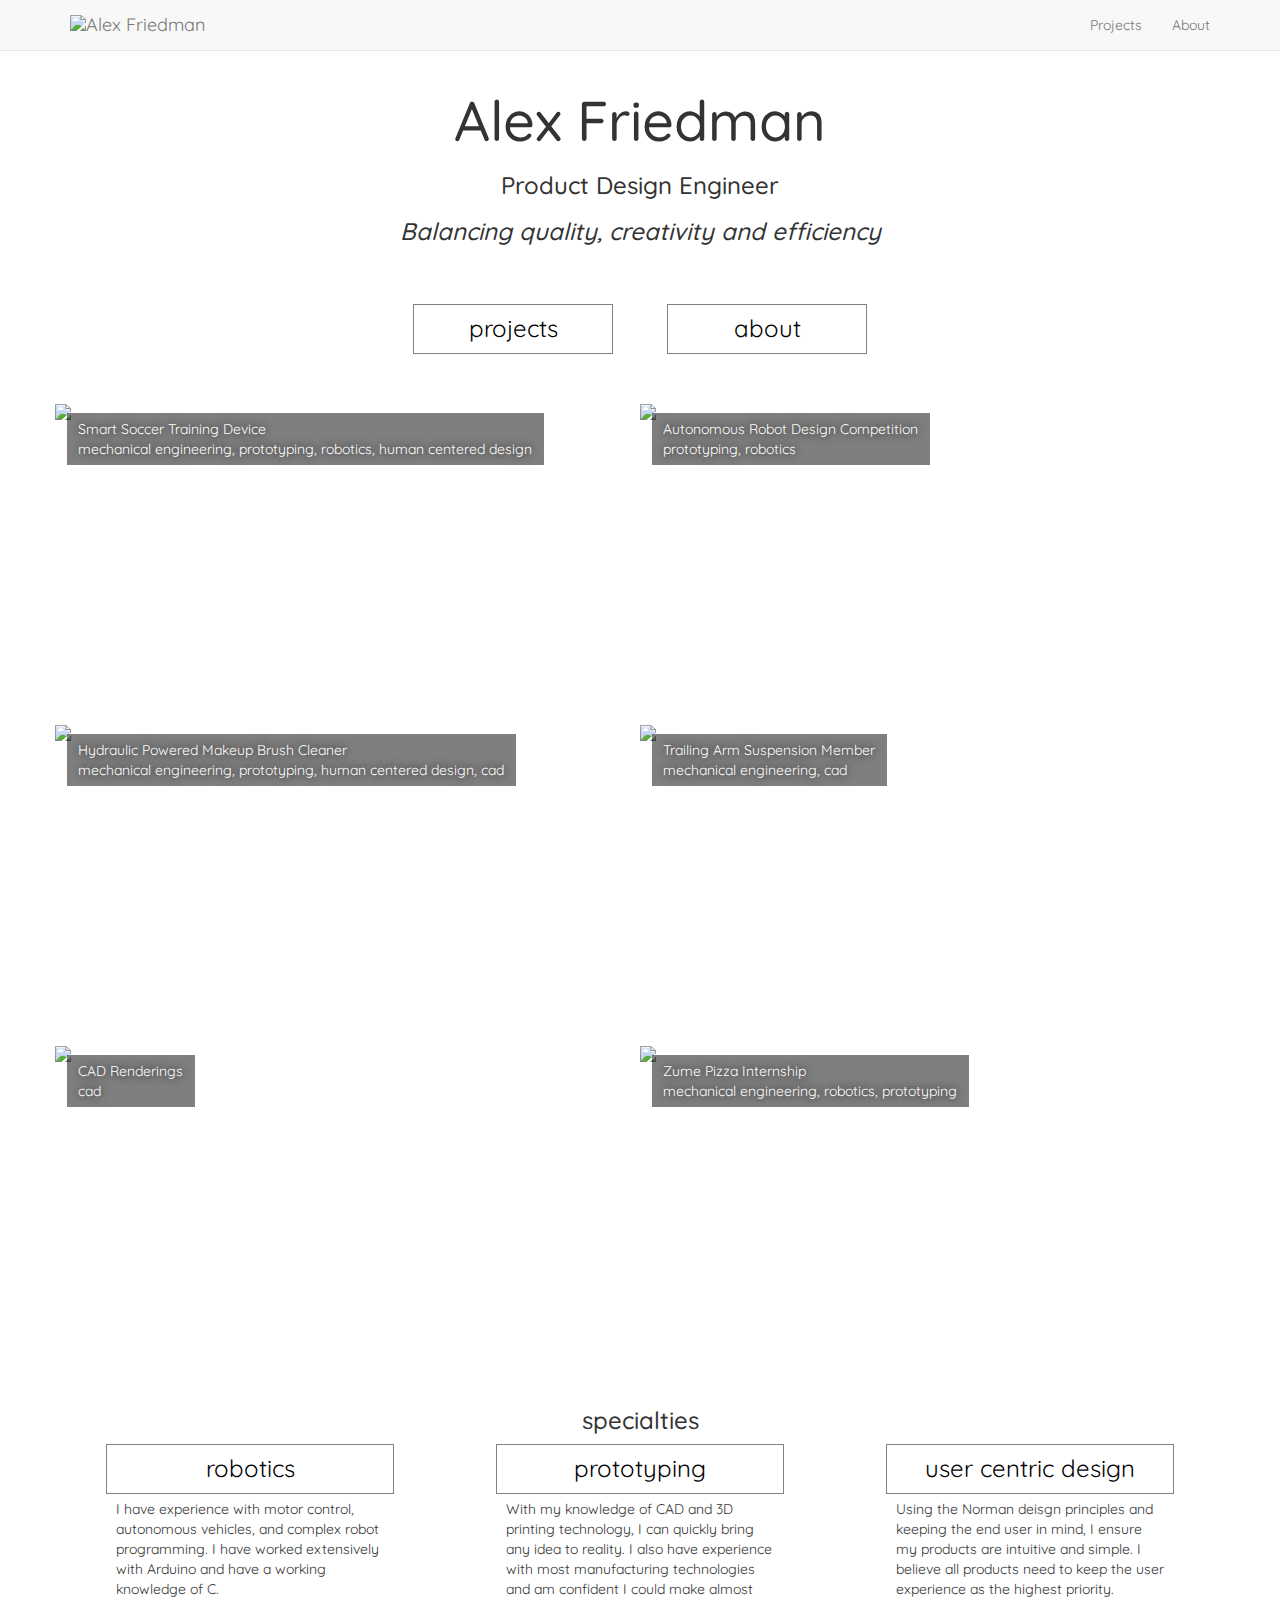
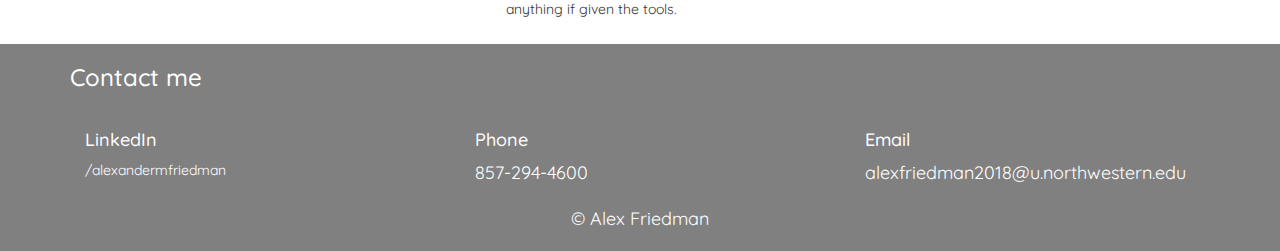
==== index.html @ 628ff9e8 "start site upload" ====
<!DOCTYPE html>
<html lang="en">
<head>
  <meta charset="utf-8">
  <meta http-equiv="X-UA-Compatible" content="IE=edge">
  <meta name="viewport" content="width=device-width, initial-scale=1">
  <!-- The above 3 meta tags *must* come first in the head; any other head content must come *after* these tags -->
  <meta name="description" content="Alex Friedman's engineering and design portfolio">
  <meta name="author" content="Alex Friedman">
  <link rel="icon" href="images/general/logo-lowquality.png"> 

  <title>Home - Alex Friedman</title>

  <!-- Bootstrap core CSS -->
  <link href="css/bootstrap.css" rel="stylesheet">

  <!-- IE10 viewport hack for Surface/desktop Windows 8 bug -->
  <link href="css/ie10-viewport-bug-workaround.css" rel="stylesheet">

  <!-- Bootstrap core CSS -->
  <link href="css/custom.css" rel="stylesheet">

  <!-- Add Quicksand as a font -->
  <link href="https://fonts.googleapis.com/css?family=Quicksand" rel="stylesheet">

  <!-- Add social logos -->
  <link rel="stylesheet" href="https://maxcdn.bootstrapcdn.com/font-awesome/4.7.0/css/font-awesome.min.css">


  <!-- jQuery -->
  <script src="https://ajax.googleapis.com/ajax/libs/jquery/3.2.1/jquery.min.js"></script>

  <!-- gallery sort javascript -->
  <script src="js/custom.js"></script>

  <!-- Just for debugging purposes. Don't actually copy these 2 lines! -->
  <!--[if lt IE 9]><script src="../../assets/js/ie8-responsive-file-warning.js"></script><![endif]-->
  <script src="js/ie-emulation-modes-warning.js"></script>

  <!-- HTML5 shim and Respond.js for IE8 support of HTML5 elements and media queries -->
    <!--[if lt IE 9]>
      <script src="https://oss.maxcdn.com/html5shiv/3.7.3/html5shiv.min.js"></script>
      <script src="https://oss.maxcdn.com/respond/1.4.2/respond.min.js"></script>
    <![endif]-->
  </head>

  <body>

    <!-- Fixed navbar -->
    <nav class="navbar navbar-default navbar-fixed-top">
      <div class="container">
        <div class="navbar-header">
          <button type="button" class="navbar-toggle collapsed" data-toggle="collapse" data-target="#navbar" aria-expanded="false" aria-controls="navbar">
            <span class="sr-only">Toggle navigation</span>
          </button>
          <a class="navbar-brand" href="index.html"> <img src="images/general/logo-lowquality.png" alt="Alex Friedman" height="30px"></a>
        </div>
        <div id="navbar" class="navbar-collapse collapse">
          <ul class="nav navbar-nav navbar-right">
            <li><a href="projects.html">Projects</a></li>
            <li><a href="about.html">About</a></li>
          </ul>
        </div><!--/.nav-collapse -->
      </div>
    </nav>

    <div class="container">
      <div class="home">
        <h1>Alex Friedman</h1>
        <h3>Product Design Engineer</h3>
        <h3><i>Balancing quality, creativity and efficiency</i></h3>
        <br><br>
        <a href="projects.html" class="homebuttons extramargin">projects</a>
        <a href="about.html" class="homebuttons extramargin">about</a>
      </div>
    </div>

    <br><br>

    <!--     projects -->
    <div class="container">
      <div class="row">
        <a href="assist.html">
          <div class="gallery_product col col-lg-6 col-md-6 col-sm-12 filter engineering prototyping robotics design">
            <img src="images/assists/goals_web.jpg" class="img-responsive">
            <div class="carousel-caption d-none d-md-block">
              <p class="title">Smart Soccer Training Device</p>
              <p class="title" id="appendArea">mechanical engineering, prototyping, robotics, human centered design</p>
              <!-- can try to add this later: onmouseover="showText(this)" onmouseout="hideText(this)" -->
            </div>
            <div class="view-project">
              <p>View Project</p>
            </div>
          </div>
        </a>

        <a href="robot.html">
          <div class="gallery_product col col-lg-6 col-md-6 col-sm-12 filter prototyping robotics">
            <img src="images/robot/robot_web.jpg" class="img-responsive">
            <div class="carousel-caption d-none d-md-block">
              <p class="title">Autonomous Robot Design Competition</p>
              <p class="title" id="appendArea">prototyping, robotics</p>
            </div>
            <div class="view-project">
              <p>View Project</p>
            </div>
          </div>
        </a>

        <a href="makeup.html">
          <div class="gallery_product col col-lg-6 col-md-6 col-sm-12 filter engineering prototyping design cad">
            <img src="images/rotorinse/roto_web.jpg" class="img-responsive">
            <div class="carousel-caption d-none d-md-block">
              <p class="title">Hydraulic Powered Makeup Brush Cleaner</p>
              <p class="title" id="appendArea">mechanical engineering, prototyping, human centered design, cad</p>
            </div>
            <div class="view-project">
              <p>View Project</p>
            </div>
          </div>
        </a>

        <a href="trailing.html">
          <div class="gallery_product col col-lg-6 col-md-6 col-sm-12 filter engineering cad">
            <img src="images/trailing/trailing_web.jpg" class="img-responsive">
            <div class="carousel-caption d-none d-md-block">
              <p class="title">Trailing Arm Suspension Member</p>
              <p class="title" id="appendArea">mechanical engineering, cad</p>
            </div>
            <div class="view-project">
              <p>View Project</p>
            </div>
          </div>
        </a>

        <a href="renders.html">
          <div class="gallery_product col col-lg-6 col-md-6 col-sm-12 filter cad">
            <img src="images/renders/render_web.jpg" class="img-responsive">
            <div class="carousel-caption d-none d-md-block">
              <p class="title">CAD Renderings</p>
              <p class="title" id="appendArea">cad</p>
            </div>
            <div class="view-project">
              <p>View Project</p>
            </div>
          </div>
        </a>

        <a href="zume.html">
          <div class="gallery_product col col-lg-6 col-md-6 col-sm-12 filter engineering robotics prototyping">
            <img src="images/zume/zume_web.jpg" class="img-responsive">
            <div class="carousel-caption d-none d-md-block">
              <p class="title">Zume Pizza Internship</p>
              <p class="title" id="appendArea">mechanical engineering, robotics, prototyping</p>
            </div>
            <div class="view-project">
              <p>View Project</p>
            </div>
          </div>
        </a>
      </div>
    </div>

    <br>

    <div class="container">
      <div class="home">
        <h3>specialties</h3>
      </div>
      <div class="row">
        <div class="col col-lg-4 col-md-4 col-sm-12">
          <div class="homebuttons skill-head">robotics</div>
          <div class="skill-body">I have experience with motor control, autonomous vehicles, and complex robot programming. I have worked extensively with Arduino and have a working knowledge of C.</div>
        </div>
        <div class="col col-lg-4 col-md-4 col-sm-12">
          <div class="homebuttons skill-head">prototyping</div>
          <div class="skill-body">With my knowledge of CAD and 3D printing technology, I can quickly bring any idea to reality. I also have experience with most manufacturing technologies and am confident I could make almost anything if given the tools.</div>
        </div>
        <div class="col col-lg-4 col-md-4 col-sm-12">
          <div class="homebuttons skill-head">user centric design</div>
          <div class="skill-body">Using the Norman deisgn principles and keeping the end user in mind, I ensure my products are intuitive and simple. I believe all products need to keep the user experience as the highest priority.</div>
        </div>
      </div>
    </div>

    <br>

    <footer class="mt-5 footer">
      <div class="container bg-faded mt-5">
        <h3 class="contact"> Contact me </h3>
        <div class="row py-3 footer-details">
          <!-- footer column 1 start -->
          <div class="col-md-4">
<!--             <div class="col-sm-3 hidden-md-down">
              <a class="" href="https://www.linkedin.com/in/alexandermfriedman/">
                <i class="fa fa-2x fa-fw fa-linkedin" aria-hidden="true "></i>
              </a>
            </div> -->
            <div class="col-sm-9">
              <h4>LinkedIn</h4>
              /alexandermfriedman
            </div>
          </div>
          <!-- footer column 1 end -->
          <!-- footer column 2 start -->
          <div class="col-md-4">
           <!--  <div class="col-sm-3 hidden-md-down">
              <a class="" href="tel:+18572944600">
                <i class="fa fa-2x fa-fw fa-phone" aria-hidden="true "></i>
              </a>
            </div> -->
            <div class="col-sm-9">
              <h4>Phone</h4>
              <p>857-294-4600</p>
            </div>
          </div>
          <!-- footer column 2 end -->
          <!-- footer column 3 start -->
          <div class="col-md-4">
<!--             <div class="col-sm-3 hidden-md-down">
              <a class="" href="mailto:alexfriedman2018@u.northwestern.edu">
                <i class="fa fa-2x fa-fw fa-envelope" aria-hidden="true "></i>
              </a>
            </div> -->
            <div class="col-sm-9">
              <h4>Email</h4>
              <p> alexfriedman2018@u.northwestern.edu</a></p>
            </div>
          </div>
          <!-- footer column 3 end -->
        </div>
        <div class="copyright">
          <p> &copy; Alex Friedman </p>
          <br>
        </div>
      </div>
    </footer>

    <!-- Bootstrap core JavaScript
      ================================================== -->
      <!-- Placed at the end of the document so the pages load faster -->
      <script src="https://ajax.googleapis.com/ajax/libs/jquery/1.12.4/jquery.min.js"></script>
      <script>window.jQuery || document.write('<script src="../../assets/js/vendor/jquery.min.js"><\/script>')</script>
      <script src="../../dist/js/bootstrap.min.js"></script>
      <!-- IE10 viewport hack for Surface/desktop Windows 8 bug -->
      <script src="../../assets/js/ie10-viewport-bug-workaround.js"></script>
    </body>
    </html>
---- css/custom.css ----
/* ~~~~~~HOME~~~~~~~~ */

.homebuttons {
	text-decoration: none;
	color: initial;

	display: inline-block;
	padding: 6px 12px;
	margin-bottom: 0;
	text-align: center;
	white-space: nowrap;
	vertical-align: middle;
	-ms-touch-action: manipulation;
	touch-action: manipulation;
	cursor: pointer;
	-webkit-user-select: none;
	-moz-user-select: none;
	-ms-user-select: none;
	user-select: none;
	background-image: none;
	/*border-radius: 4px;*/

	background: none;
	border: solid gray .5px;
	width: 200px;
	height: 50px;
	font-size: 24px;
	text-decoration: none;
}

.homebuttons:link {
	text-decoration: none;
	color: black;
}

.homebuttons:visited {
	text-decoration: none;
	color: black;
}

.homebuttons:hover {
	text-decoration: none;
	background: gray;
	color: white;
}

.homebuttons:active {
	text-decoration: none;
	color: white;
}

.img-responsive {
	width: 100%;
}


.skill-head {
	width: 80%;
	margin-left: 10%;
}

.skill-body {
	width: 80%;
	margin-left: 10%;
	padding: 5px 10px;
}

.footer {
	background: gray;
	color: white;
}

.footer a {
	text-decoration: none;
}

.footer-details {
	padding: 20px 0;
}

.contact {
	color: white;

}

.fa {
	color:white;
}

.home {
	text-align: center;
}

p {
	font-size: 18px;
}

h1 {
	font-size: 400%;
}

h5 {
	color: gray;
	font-weight: bold;
	font-size: 18px;
}

.mybuttons {
	background: none;
	border: solid gray .5px;
	width: 200px;
	height: 50px;
	font-size: 24px;
	text-decoration: none;
}

.extramargin {
	margin: 10px 25px;
}

.centeralign {
	text-align: center;
}

.about-text {
	font-size: 18px;
}

.copyright {
	text-align: center;
}

/*failed attempt to fix alignment of images on projects
/*.container {
	padding: 0;
} */

/* ~~~~~~~~PROJECTS~~~~~~~~~~~ */

.carousel-caption {
	top: 1%;
	left: 2%;
	right: auto;
	padding: 1% 2%;
	margin: 1% 0% 0% 0%; 
	text-align: left;
	color: white;
	text-shadow: 0 0 10px black;
	z-index:10;

	/* Fallback for web browsers that don't support RGBa */
	background-color: rgb(0, 0, 0);
	/* RGBa with 0.5 opacity */
	background-color: rgba(0, 0, 0, 0.5);
	/* For IE 5.5 - 7 */
	filter:progid:DXImageTransform.Microsoft.gradient(startColorstr=#99000000, endColorstr=#99000000);
	/* For IE 8 */
	-ms-filter: "progid:DXImageTransform.Microsoft.gradient(startColorstr=#99000000, endColorstr=#99000000)";
}

.title {
	font-size: 14px;
}

.gallery_product {
	padding:0px;
}

.gallery_product:hover .carousel-caption  {
	background-color: rgba(0,0,0,0);
}

.appendArea {
	visibility: hidden;
	text-align: left;
	color: white;
	text-shadow: 0 0 10px black;
	z-index:12;
}

.gallery_product:hover .appendArea {
	visibility: visible;
	z-index: 12;
}

.view-project {
	position: absolute;
	right: 0;
	left: 0;
	bottom:0;
	top:0;
	padding-top: 20%;
	z-index: 9;
	padding-bottom: 20px;
	color: #fff;
	text-align: center;
	text-shadow: 0 1px 2px rgba(0, 0, 0, .6);
	visibility: hidden;

	/* Fallback for web browsers that don't support RGBa */
	background-color: rgb(0, 0, 0);
	/* RGBa with 0.6 opacity */
	background-color: rgba(0, 0, 0, 0.5);
	/* For IE 5.5 - 7 */
	filter:progid:DXImageTransform.Microsoft.gradient(startColorstr=#99000000, endColorstr=#99000000);
	/* For IE 8 */
	-ms-filter: "progid:DXImageTransform.Microsoft.gradient(startColorstr=#99000000, endColorstr=#99000000)";
}

.view-project p {
	font-size: 42px;

}


.gallery_product:hover .view-project  {
	visibility: visible;
}

@media (min-width: 768px) {
	.gallery_product {
		height: auto;
	}

/*	.view-project {
		top: 90px;
		padding-top: 70px;
		}*/
	}

	@media (min-width: 992px) {
		.gallery_product {
			height: 264px;
		}

/*	.view-project {
		top: 79px;
		padding-top: 30px;
		}*/
	}


	@media (min-width: 1200px) {
		.gallery_product {
			height: 321px;
		}

/*	.view-project {
		top: 83px;
		padding-top: 40px;
		}*/
	}



/* ~~~~~~~~~~PROJECT PAGES~~~~~~~~~~~ */
/*  http://jsfiddle.net/F3UqW/  */

.work {
    overflow: hidden;
    text-align: center;
    font-size: 1em;
    margin-bottom: 18px;
}

.work:before, .work:after {
    border-top: 1px solid #000;
    content: "";
    display: inline-block;
    height: 0;
    position: relative;
    vertical-align: middle;
    width: 50%;
    margin-bottom: .15em;
}

.work:before {
    right: 0.5em;
    margin-left: -50%;
}

.work:after {
    left: 0.5em;
    margin-right: -50%;
}

.project-content div.col {
	margin-bottom: 25px;
}

.foot-img-l.col {
	margin-left: 30px !important;
	margin-right: 0px !important;
	right: 15px;
}

.foot-img-r.col {
	margin-right: 15px !important;
	margin-left: 0px !important;
}

.row.gridfix {
  margin-right: 0px;
  margin-left: 0px;
}
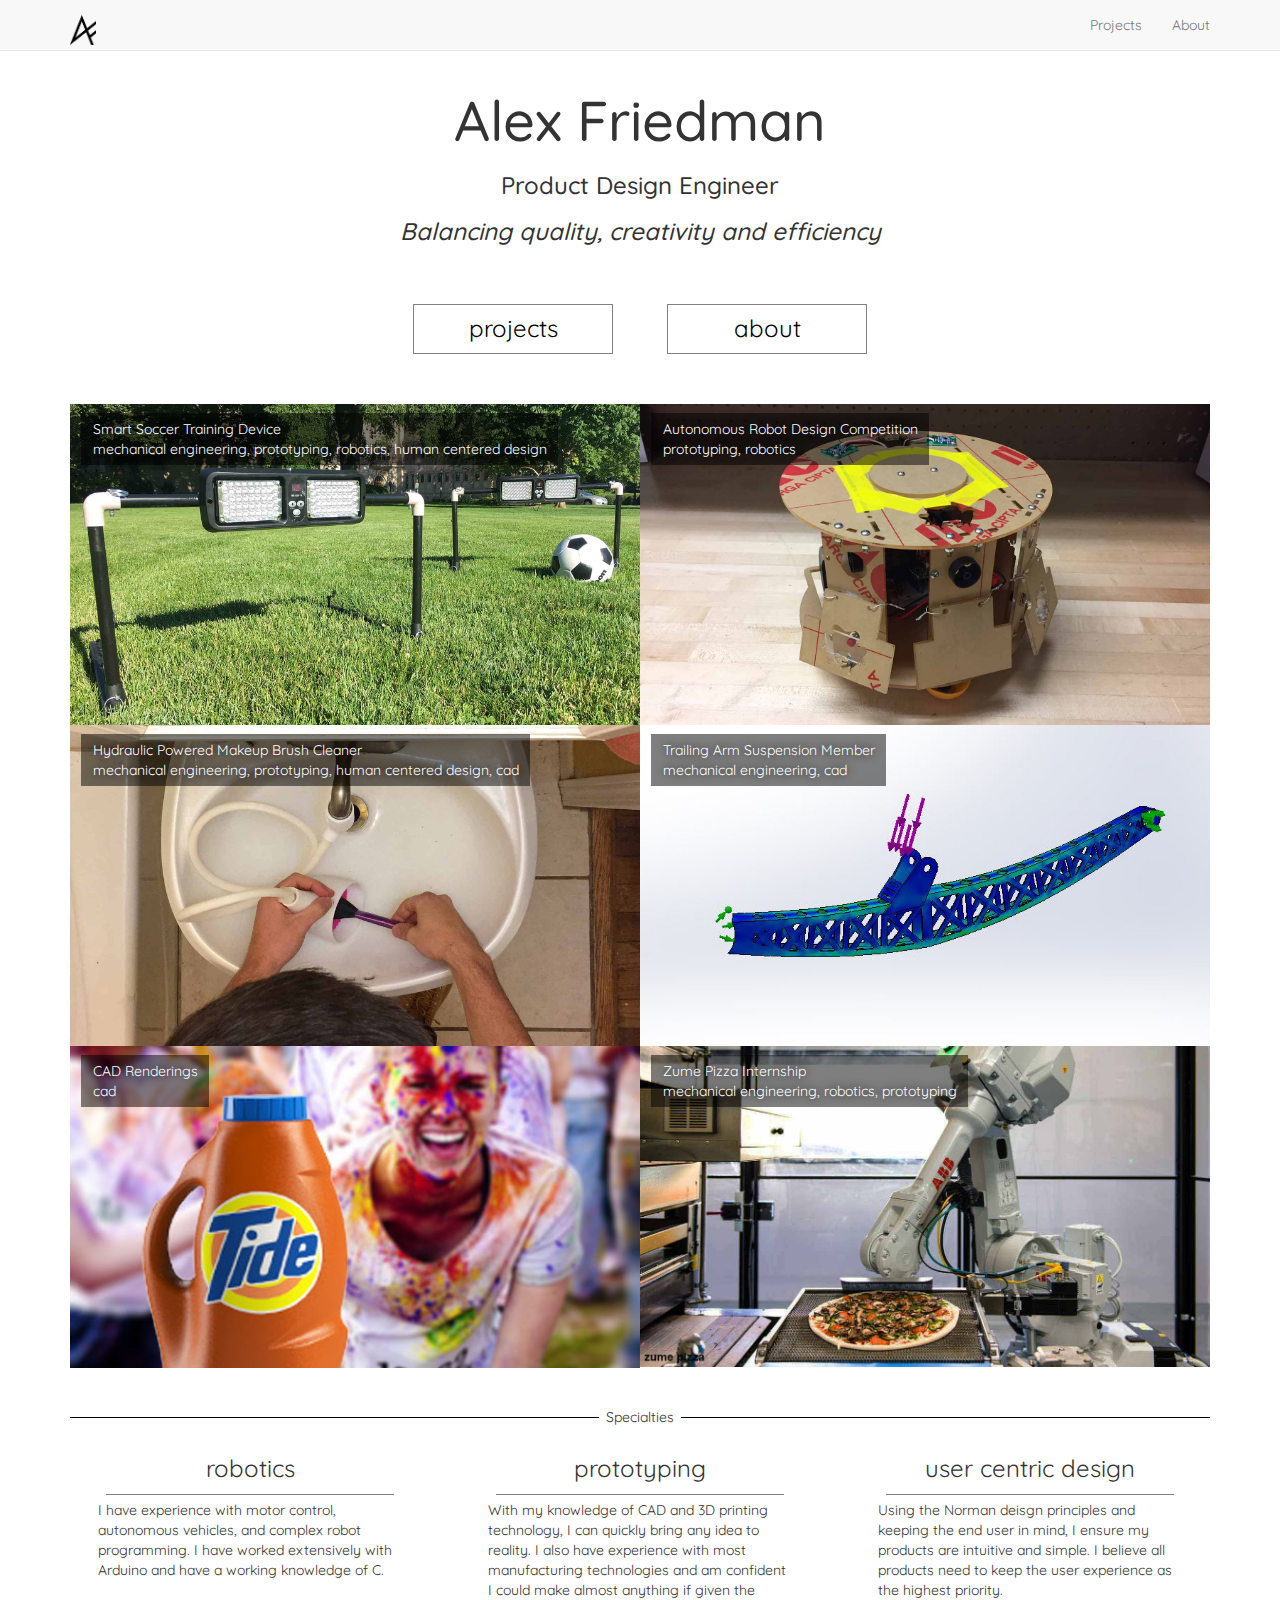
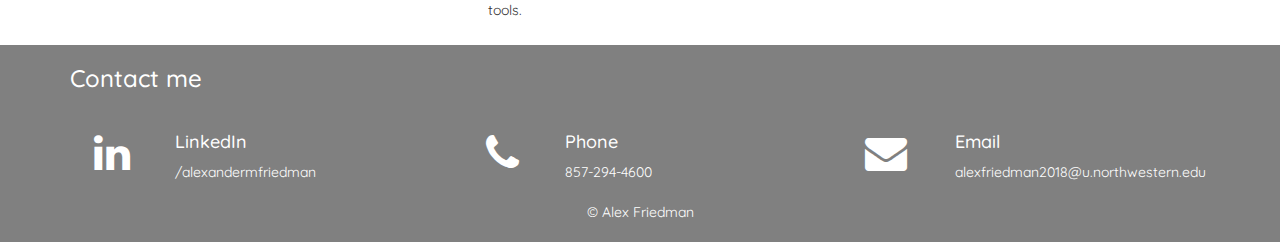
==== commit 3cb2cd46: "move images out" ====
--- a/index.html
+++ b/index.html
@@ -79,7 +79,7 @@
 
     <!--     projects -->
     <div class="container">
-      <div class="row">
+      <div class="row gridfix">
         <a href="assist.html">
           <div class="gallery_product col col-lg-6 col-md-6 col-sm-12 filter engineering prototyping robotics design">
             <img src="images/assists/goals_web.jpg" class="img-responsive">
@@ -164,77 +164,73 @@
     <br>
 
     <div class="container">
-      <div class="home">
-        <h3>specialties</h3>
+      <br>
+      <div>
+        <p class="work">Specialties</p>
       </div>
       <div class="row">
         <div class="col col-lg-4 col-md-4 col-sm-12">
-          <div class="homebuttons skill-head">robotics</div>
+          <div class="skill-head">robotics</div>
           <div class="skill-body">I have experience with motor control, autonomous vehicles, and complex robot programming. I have worked extensively with Arduino and have a working knowledge of C.</div>
         </div>
         <div class="col col-lg-4 col-md-4 col-sm-12">
-          <div class="homebuttons skill-head">prototyping</div>
+          <div class="skill-head">prototyping</div>
           <div class="skill-body">With my knowledge of CAD and 3D printing technology, I can quickly bring any idea to reality. I also have experience with most manufacturing technologies and am confident I could make almost anything if given the tools.</div>
         </div>
         <div class="col col-lg-4 col-md-4 col-sm-12">
-          <div class="homebuttons skill-head">user centric design</div>
+          <div class="skill-head">user centric design</div>
           <div class="skill-body">Using the Norman deisgn principles and keeping the end user in mind, I ensure my products are intuitive and simple. I believe all products need to keep the user experience as the highest priority.</div>
         </div>
       </div>
-    </div>
-
-    <br>
-
-    <footer class="mt-5 footer">
-      <div class="container bg-faded mt-5">
-        <h3 class="contact"> Contact me </h3>
-        <div class="row py-3 footer-details">
-          <!-- footer column 1 start -->
-          <div class="col-md-4">
-<!--             <div class="col-sm-3 hidden-md-down">
-              <a class="" href="https://www.linkedin.com/in/alexandermfriedman/">
-                <i class="fa fa-2x fa-fw fa-linkedin" aria-hidden="true "></i>
-              </a>
-            </div> -->
+      <br>
+    </div>
+
+
+  <footer class="mt-5 footer">
+    <div class="container bg-faded mt-5">
+      <h3 class="contact"> Contact me </h3>
+      <div class="row py-3 footer-details">
+        <div class="col-md-4">
+          <div class="col-sm-3 hidden-md-down">
+            <i class="fa fa-3x fa-fw fa-linkedin" aria-hidden="true "></i>
+          </div>
+          <a href="https://www.linkedin.com/in/alexandermfriedman/">
             <div class="col-sm-9">
               <h4>LinkedIn</h4>
-              /alexandermfriedman
-            </div>
-          </div>
-          <!-- footer column 1 end -->
-          <!-- footer column 2 start -->
-          <div class="col-md-4">
-           <!--  <div class="col-sm-3 hidden-md-down">
-              <a class="" href="tel:+18572944600">
-                <i class="fa fa-2x fa-fw fa-phone" aria-hidden="true "></i>
-              </a>
-            </div> -->
+              <p>/alexandermfriedman</p>
+            </div>
+          </a>
+        </div>
+        <div class="col-md-4">
+          <div class="col-sm-3 hidden-md-down">
+            <i class="fa fa-3x fa-fw fa-phone" aria-hidden="true "></i>
+          </div>
+          <a href="tel:+18572944600">
             <div class="col-sm-9">
               <h4>Phone</h4>
               <p>857-294-4600</p>
             </div>
-          </div>
-          <!-- footer column 2 end -->
-          <!-- footer column 3 start -->
-          <div class="col-md-4">
-<!--             <div class="col-sm-3 hidden-md-down">
-              <a class="" href="mailto:alexfriedman2018@u.northwestern.edu">
-                <i class="fa fa-2x fa-fw fa-envelope" aria-hidden="true "></i>
-              </a>
-            </div> -->
+          </a>
+        </div>
+        <div class="col-md-4">
+          <div class="col-sm-3 hidden-md-down">
+            <i class="fa fa-3x fa-envelope" aria-hidden="true "></i>
+          </div>
+          <a href="mailto:alexfriedman2018@u.northwestern.edu">
             <div class="col-sm-9">
               <h4>Email</h4>
-              <p> alexfriedman2018@u.northwestern.edu</a></p>
-            </div>
-          </div>
-          <!-- footer column 3 end -->
-        </div>
-        <div class="copyright">
-          <p> &copy; Alex Friedman </p>
-          <br>
-        </div>
-      </div>
-    </footer>
+              <p> alexfriedman2018@u.northwestern.edu</p>
+            </div>
+          </a>
+        </div>
+      </div>
+      <div class="copyright">
+        <p> &copy; Alex Friedman </p>
+        <br>
+      </div>
+    </div>
+  </footer>
+
 
     <!-- Bootstrap core JavaScript
       ================================================== -->
--- a/css/custom.css
+++ b/css/custom.css
@@ -1,4 +1,17 @@
 /* ~~~~~~HOME~~~~~~~~ */
+p {
+	font-size: 18px;
+}
+
+h1 {
+	font-size: 400%;
+}
+
+h5 {
+	color: gray;
+	font-weight: bold;
+	font-size: 18px;
+}
 
 .homebuttons {
 	text-decoration: none;
@@ -18,8 +31,6 @@
 	-ms-user-select: none;
 	user-select: none;
 	background-image: none;
-	/*border-radius: 4px;*/
-
 	background: none;
 	border: solid gray .5px;
 	width: 200px;
@@ -57,52 +68,63 @@
 .skill-head {
 	width: 80%;
 	margin-left: 10%;
+	display: inline-block;
+	padding: 6px 12px;
+	margin-bottom: 0;
+	text-align: center;
+	white-space: nowrap;
+	vertical-align: middle;
+	background-image: none;
+	background: none;
+	border: solid gray .5px;
+	border-style: none none solid none;
+	height: 50px;
+	font-size: 24px;
+	text-decoration: none;
 }
 
 .skill-body {
-	width: 80%;
-	margin-left: 10%;
+	width: 90%;
+	margin-left: 5%;
 	padding: 5px 10px;
 }
 
 .footer {
 	background: gray;
 	color: white;
+	text-decoration: none;
 }
 
 .footer a {
 	text-decoration: none;
+	color: white;
+}
+
+.footer a:hover {
+	text-decoration: none;
+	color: black;
 }
 
 .footer-details {
 	padding: 20px 0;
 }
 
+.footer p {
+	font-size: 14px;
+}
+
 .contact {
 	color: white;
 
 }
 
 .fa {
-	color:white;
+	color: white;
+	margin-top: 10px;
 }
 
 .home {
 	text-align: center;
-}
-
-p {
-	font-size: 18px;
-}
-
-h1 {
-	font-size: 400%;
-}
-
-h5 {
-	color: gray;
-	font-weight: bold;
-	font-size: 18px;
 }
 
 .mybuttons {
@@ -302,4 +324,27 @@
 .row.gridfix {
   margin-right: 0px;
   margin-left: 0px;
+}
+
+.newslink {
+	display: block;
+	margin-left: auto;
+	margin-right: auto;
+	max-width: 100%;
+	text-align: center;
+	vertical-align: middle;
+
+}
+
+.quote {
+	text-align: center;
+	font-size: 35px;
+}
+
+.gray {
+	color: gray;
+}
+
+.img_gallery {
+	padding:0px;
 }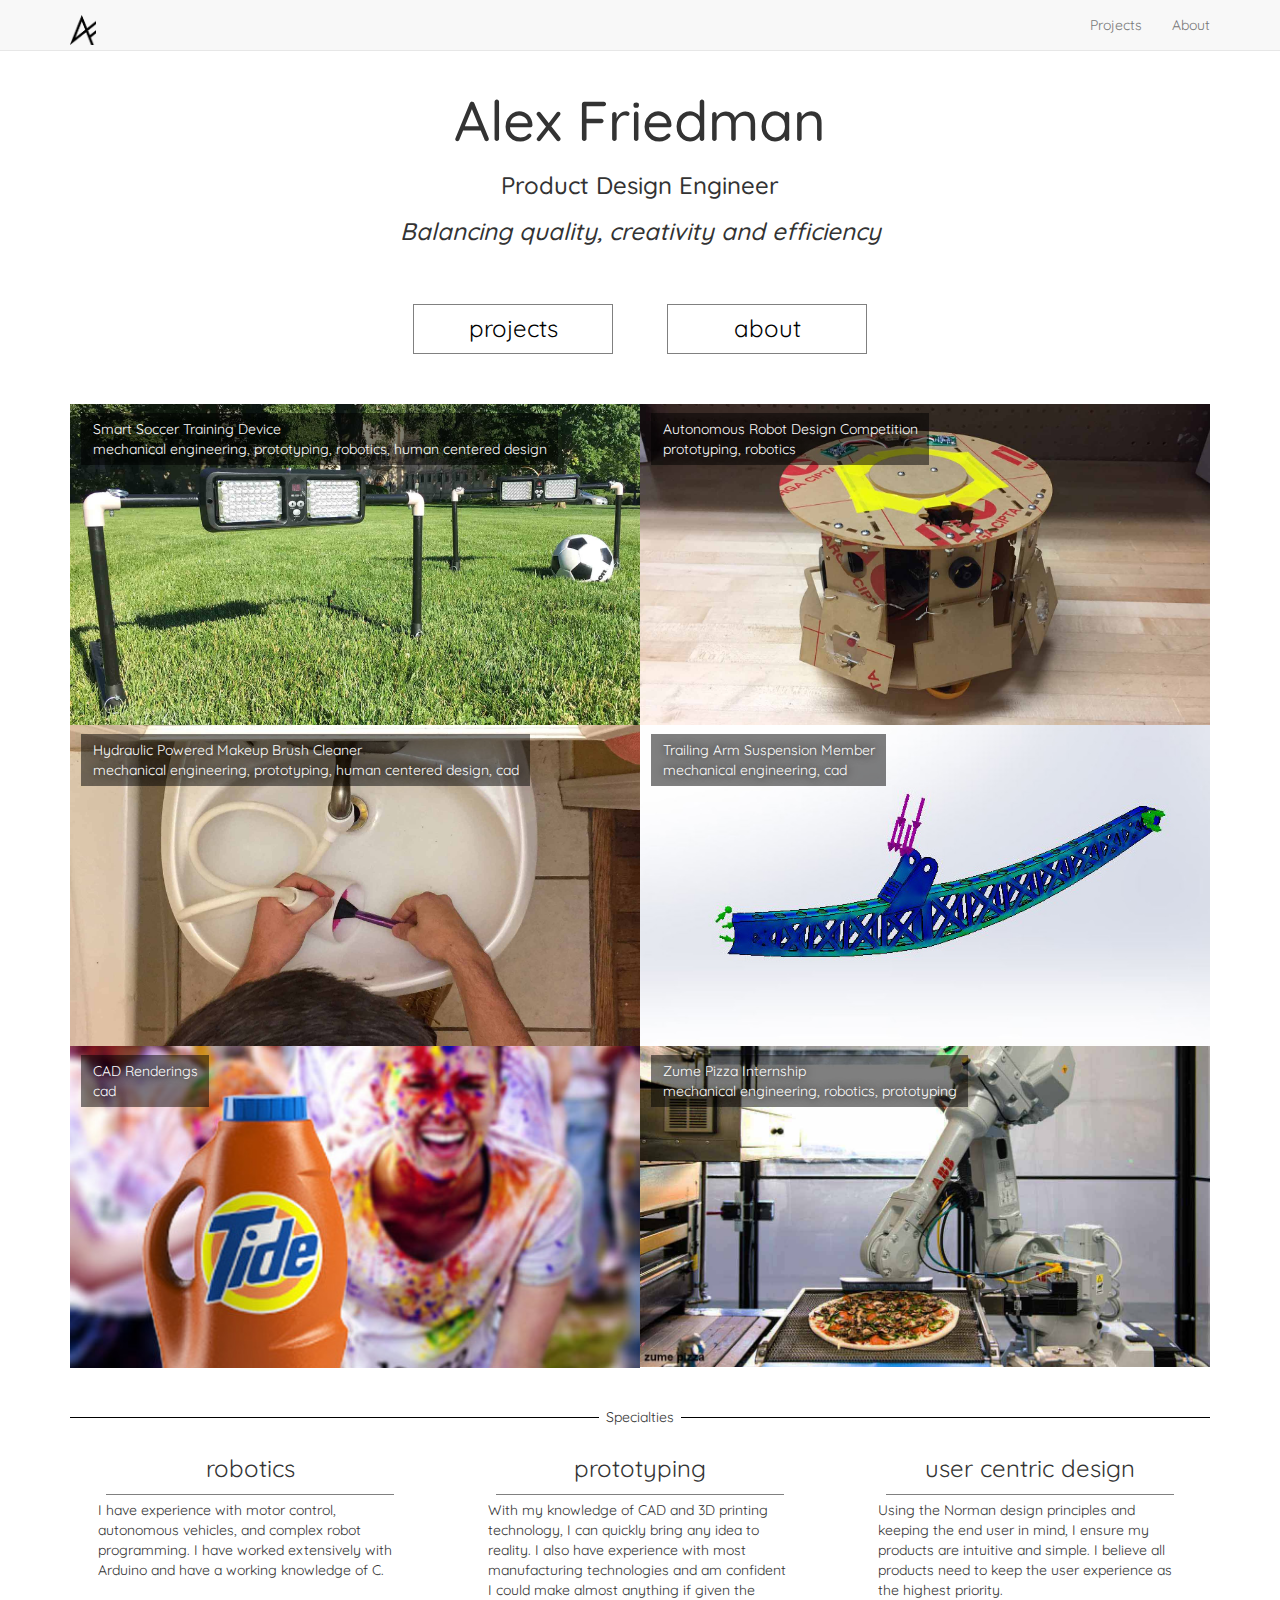
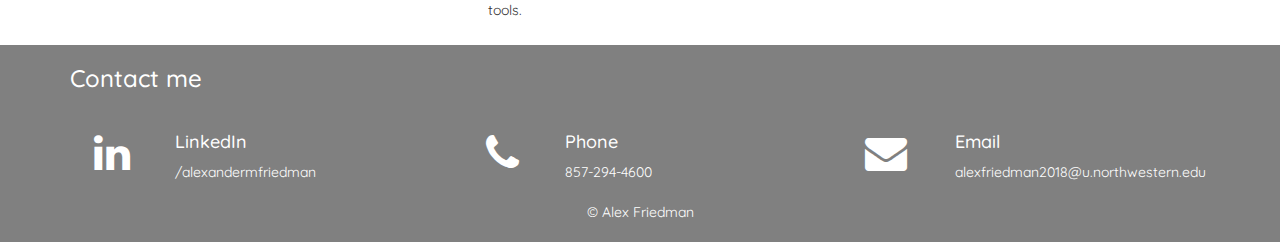
==== commit 872a9346: "mom edits" ====
--- a/index.html
+++ b/index.html
@@ -14,9 +14,6 @@
   <!-- Bootstrap core CSS -->
   <link href="css/bootstrap.css" rel="stylesheet">
 
-  <!-- IE10 viewport hack for Surface/desktop Windows 8 bug -->
-  <link href="css/ie10-viewport-bug-workaround.css" rel="stylesheet">
-
   <!-- Bootstrap core CSS -->
   <link href="css/custom.css" rel="stylesheet">
 
@@ -25,23 +22,13 @@
 
   <!-- Add social logos -->
   <link rel="stylesheet" href="https://maxcdn.bootstrapcdn.com/font-awesome/4.7.0/css/font-awesome.min.css">
-
-
-  <!-- jQuery -->
-  <script src="https://ajax.googleapis.com/ajax/libs/jquery/3.2.1/jquery.min.js"></script>
-
-  <!-- gallery sort javascript -->
-  <script src="js/custom.js"></script>
-
-  <!-- Just for debugging purposes. Don't actually copy these 2 lines! -->
-  <!--[if lt IE 9]><script src="../../assets/js/ie8-responsive-file-warning.js"></script><![endif]-->
-  <script src="js/ie-emulation-modes-warning.js"></script>
 
   <!-- HTML5 shim and Respond.js for IE8 support of HTML5 elements and media queries -->
     <!--[if lt IE 9]>
       <script src="https://oss.maxcdn.com/html5shiv/3.7.3/html5shiv.min.js"></script>
       <script src="https://oss.maxcdn.com/respond/1.4.2/respond.min.js"></script>
     <![endif]-->
+
   </head>
 
   <body>
@@ -179,7 +166,7 @@
         </div>
         <div class="col col-lg-4 col-md-4 col-sm-12">
           <div class="skill-head">user centric design</div>
-          <div class="skill-body">Using the Norman deisgn principles and keeping the end user in mind, I ensure my products are intuitive and simple. I believe all products need to keep the user experience as the highest priority.</div>
+          <div class="skill-body">Using the Norman design principles and keeping the end user in mind, I ensure my products are intuitive and simple. I believe all products need to keep the user experience as the highest priority.</div>
         </div>
       </div>
       <br>
@@ -236,9 +223,11 @@
       ================================================== -->
       <!-- Placed at the end of the document so the pages load faster -->
       <script src="https://ajax.googleapis.com/ajax/libs/jquery/1.12.4/jquery.min.js"></script>
-      <script>window.jQuery || document.write('<script src="../../assets/js/vendor/jquery.min.js"><\/script>')</script>
-      <script src="../../dist/js/bootstrap.min.js"></script>
-      <!-- IE10 viewport hack for Surface/desktop Windows 8 bug -->
-      <script src="../../assets/js/ie10-viewport-bug-workaround.js"></script>
+      <script>window.jQuery || document.write('<script src="js/vendor/jquery.min.js"><\/script>')</script>
+      <script src="js/bootstrap.min.js"></script>
+      <!-- jQuery -->
+      <script src="https://ajax.googleapis.com/ajax/libs/jquery/3.2.1/jquery.min.js"></script>
+      <!-- custom javascript -->
+      <script src="js/custom.js"></script>
     </body>
-    </html>
+    </html>